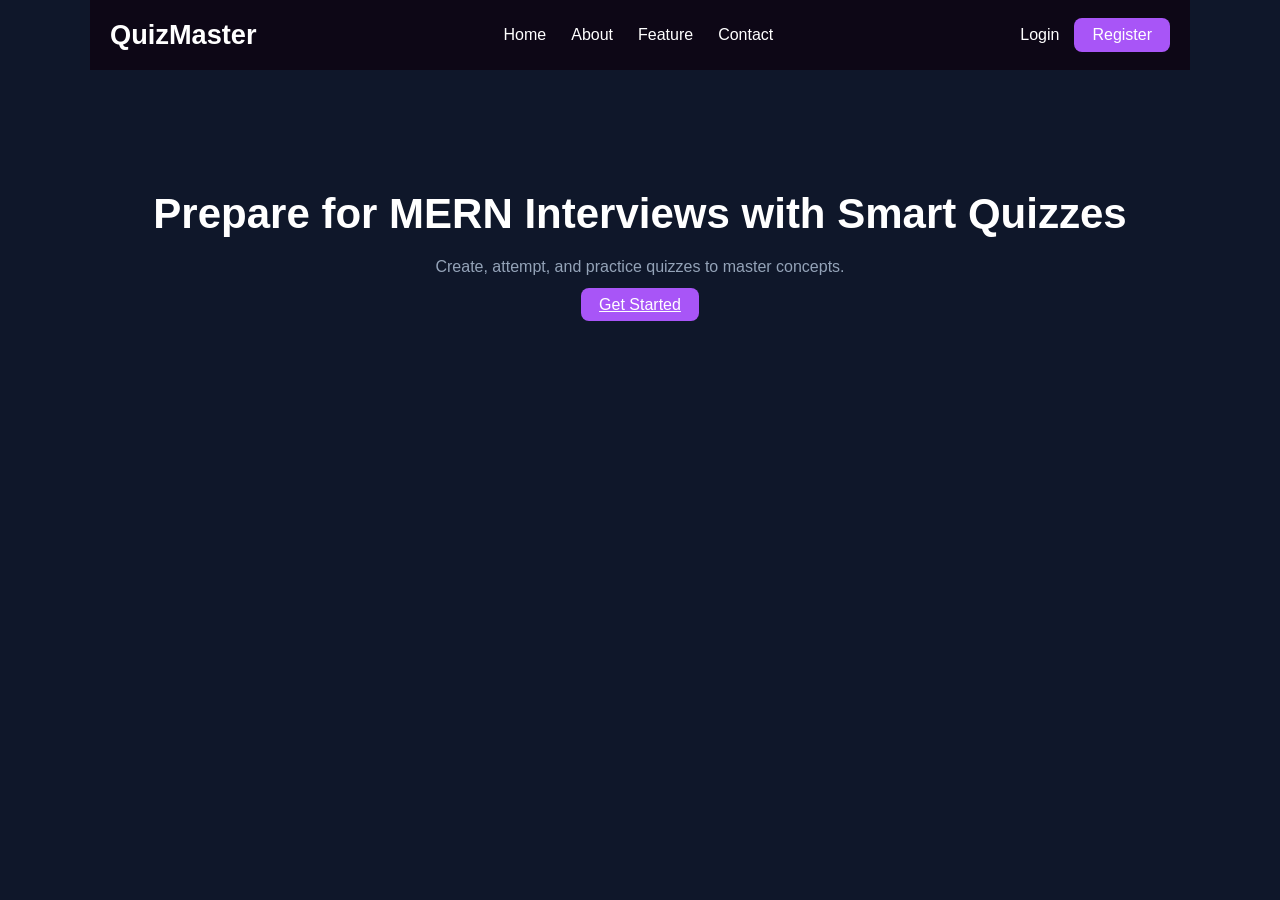
==== index.html @ c1d1ba7f "first commit" ====
<!doctype html>
<html>
  <head>
    <title>Quiz Platform</title>
    <link rel="stylesheet" href="css/global.css" />
    <link rel="stylesheet" href="css/landing.css" />
  </head>
  <body>
    <nav class="navbar container">
      <h2>QuizMaster</h2>
      <ul>
        <li>Home</li>
        <li>About</li>
        <li>Feature</li>
        <li>Contact</li>
      </ul>
      <div>
        <a href="login.html">Login</a>
        <a href="register.html" class="btn">Register</a>
      </div>
    </nav>

    <section class="hero container">
      <h1>Prepare for MERN Interviews with Smart Quizzes</h1>
      <p>Create, attempt, and practice quizzes to master concepts.</p>
      <a href="register.html" class="btn">Get Started</a>
    </section>
  </body>
</html>
---- css/global.css ----
* {
  margin: 0;
  padding: 0;
  box-sizing: border-box;
  font-family: Inter, sans-serif;
}

body {
  background: #0f172a;
  color: white;
}

/* Reusable */
.container {
  max-width: 1200px;
  margin: auto;
  padding: 20px;
}

.btn {
  background: #7c3aed;
  padding: 12px 18px;
  border-radius: 8px;
  border: none;
  color: white;
  cursor: pointer;
}

.input {
  width: 100%;
  padding: 12px;
  border-radius: 8px;
  border: 1px solid #334155;
  background: #020617;
  color: white;
}
---- css/landing.css ----
/* ===== RESET ===== */
* {
  margin: 0;
  padding: 0;
  box-sizing: border-box;
  font-family: sans-serif;
}

/* ===== CONTAINER ===== */
.container {
  max-width: 1100px;
  margin: auto;
  padding: 0 20px;
}

/* ===== NAVBAR ===== */
.navbar {
  height: 70px;
  display: flex;
  align-items: center;
  justify-content: space-between;
  background: #0d0716;
  color: white;
  position: sticky;
  top: 0;
  z-index: 1000;
}

/* ===== LOGO ===== */
.navbar h2 {
  font-size: 1.7rem;
  font-weight: 700;
}

/* ===== MENU ===== */
.navbar ul {
  display: flex;
  list-style: none;
  gap: 25px;
}

.navbar ul li {
  cursor: pointer;
  transition: 0.3s;
  font-weight: 500;
}

.navbar ul li:hover {
  color: #a855f7;
}

/* ===== AUTH BUTTONS ===== */
.navbar div {
  display: flex;
  align-items: center;
  gap: 15px;
}

.navbar a {
  text-decoration: none;
  color: white;
  transition: 0.3s;
}

.navbar a:hover {
  color: #a855f7;
}

/* ===== REGISTER BUTTON ===== */
.btn {
  background: #a855f7;
  padding: 8px 18px;
  border-radius: 8px;
}

.btn:hover {
  background: #9333ea;
  color: white;
}

/* ===== RESPONSIVE ===== */
@media (max-width: 768px) {
  .navbar {
    /* flex wrap need to learn */
    flex-wrap: wrap;
    height: auto;
    padding: 15px 0;
    gap: 10px;
  }

  .navbar ul {
    /* Order topic */
    order: 3;
    width: 100%;
    justify-content: center;
    flex-wrap: wrap;
    gap: 15px;
  }

  .navbar div {
    order: 2;
  }
}

/* ===== MOBILE STACK ===== */
@media (max-width: 480px) {
  .navbar {
    flex-direction: column;
  }

  .navbar ul {
    flex-direction: column;
    align-items: center;
  }

  .navbar div {
    justify-content: center;
  }
}

.hero {
  text-align: center;
  margin-top: 120px;
}

.hero h1 {
  font-size: 42px;
  margin-bottom: 20px;
}

.hero p {
  color: #94a3b8;
  margin-bottom: 20px;
}
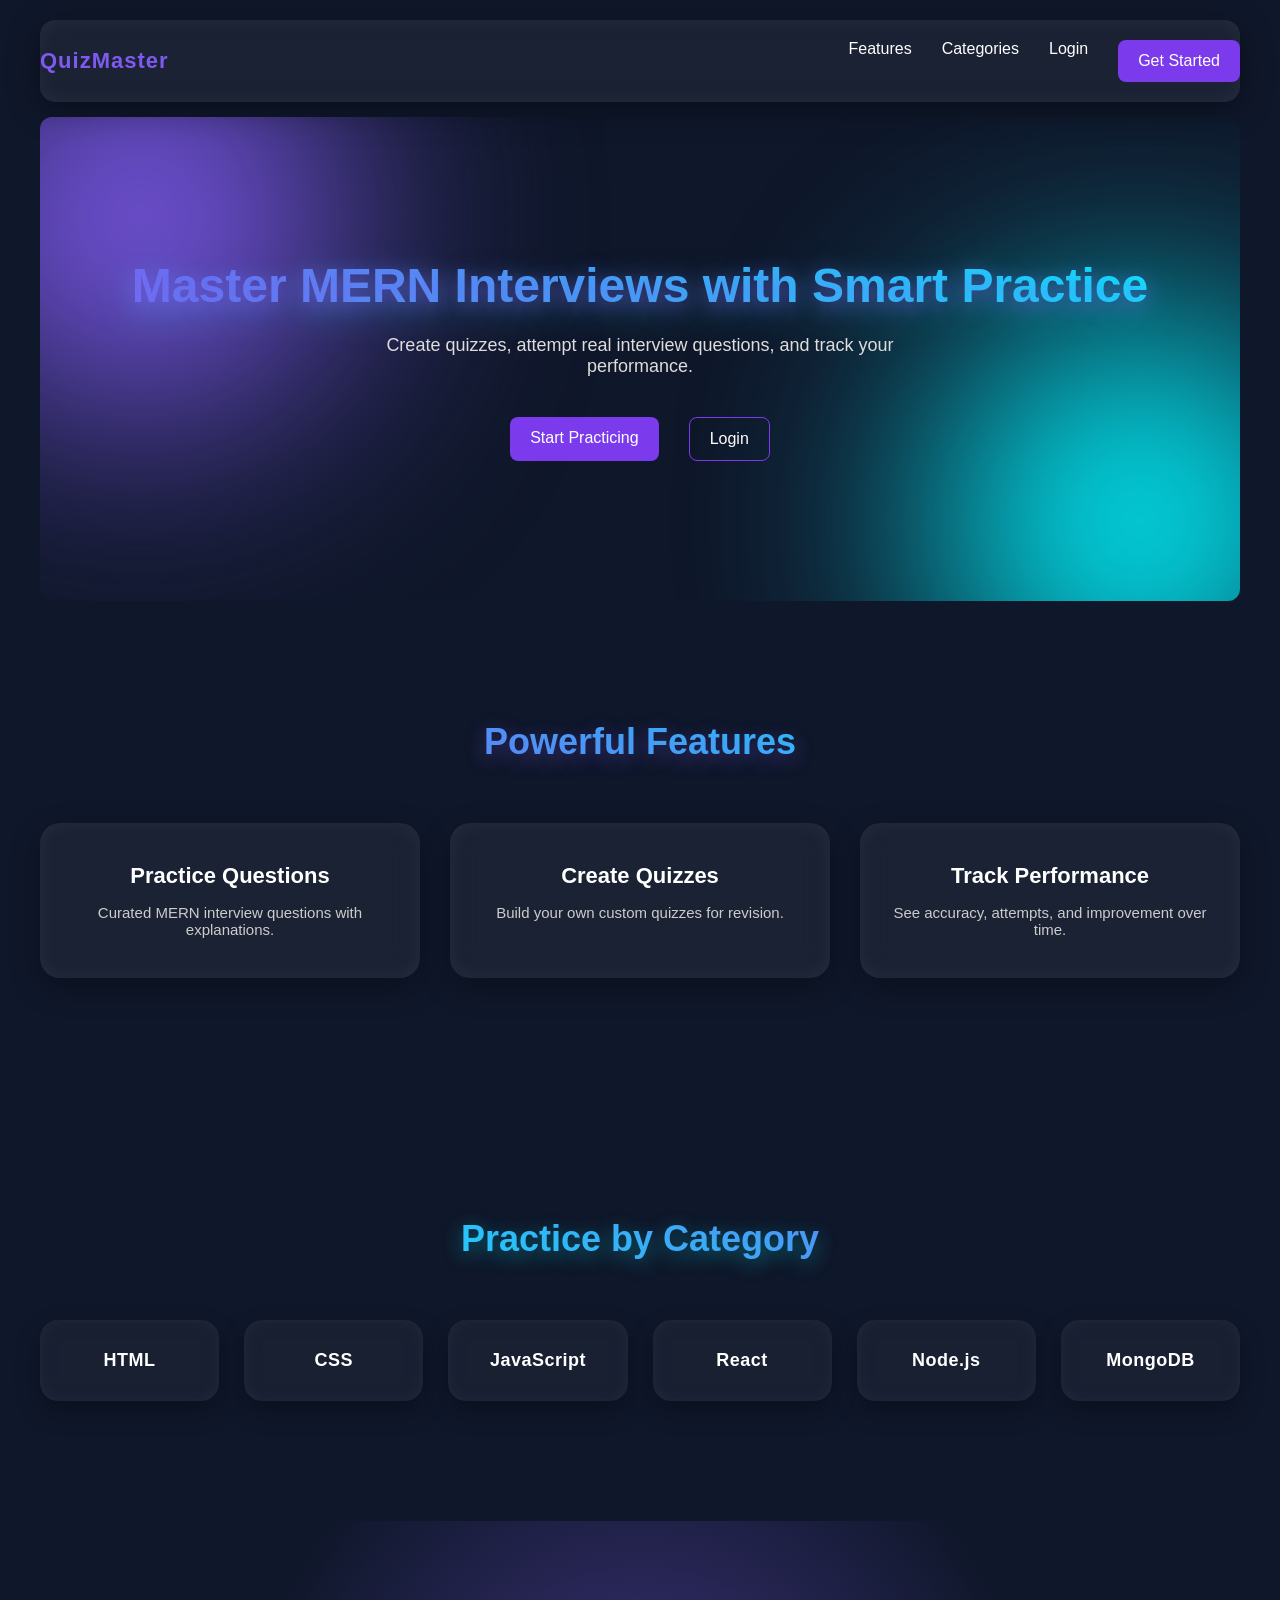
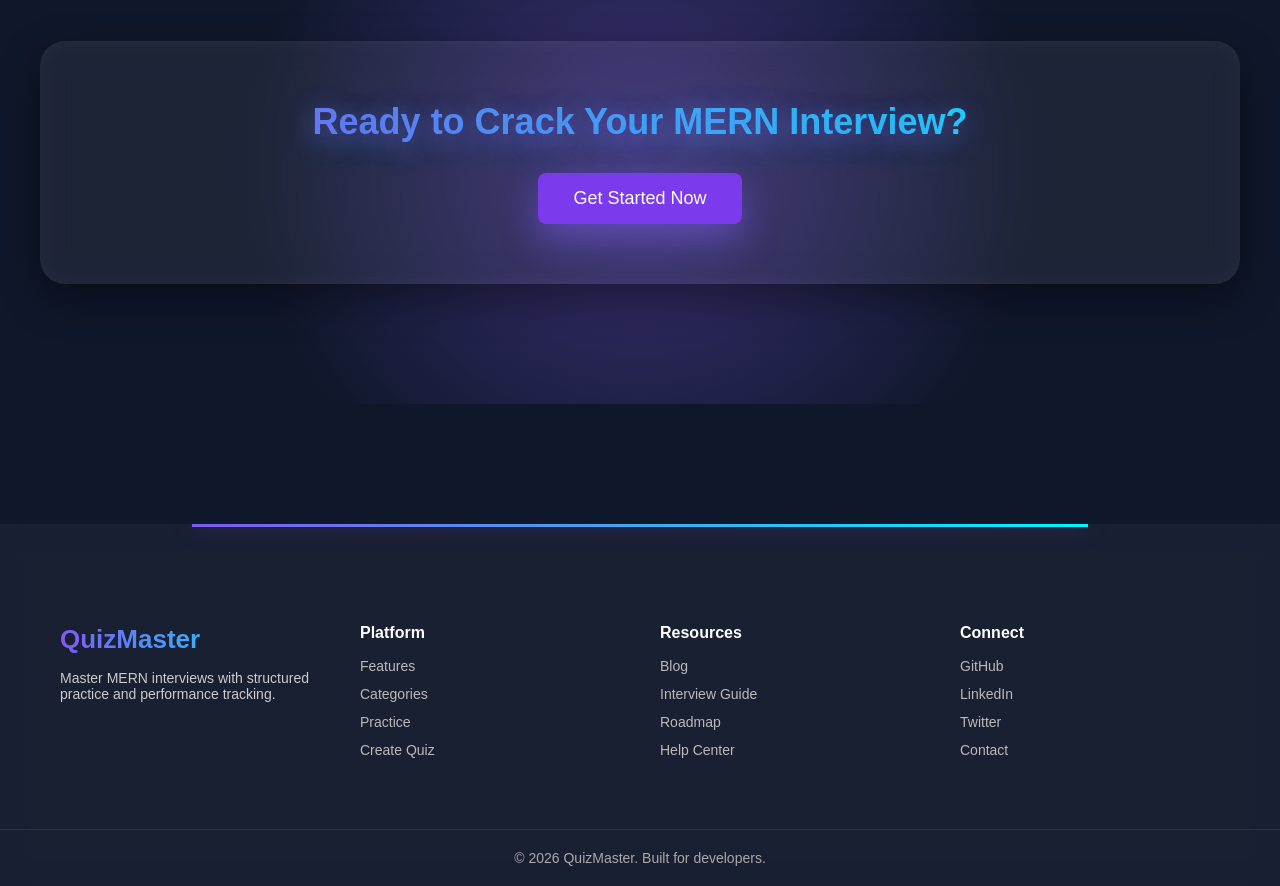
==== commit 5ce6da15: "adding landing page css and section" ====
--- a/index.html
+++ b/index.html
@@ -1,29 +1,146 @@
 <!doctype html>
-<html>
+<html lang="en">
   <head>
-    <title>Quiz Platform</title>
+    <meta charset="UTF-8" />
+    <title>MERN Quiz Platform</title>
+    <meta name="viewport" content="width=device-width, initial-scale=1.0" />
     <link rel="stylesheet" href="css/global.css" />
     <link rel="stylesheet" href="css/landing.css" />
   </head>
   <body>
+    <!-- ================= NAVBAR ================= -->
     <nav class="navbar container">
-      <h2>QuizMaster</h2>
-      <ul>
-        <li>Home</li>
-        <li>About</li>
-        <li>Feature</li>
-        <li>Contact</li>
+      <div class="logo">QuizMaster</div>
+
+      <!-- Hamburger -->
+      <div class="menu-toggle" id="menu-toggle">
+        <span></span>
+        <span></span>
+        <span></span>
+      </div>
+
+      <ul class="nav-links" id="nav-links">
+        <li><a href="#">Features</a></li>
+        <li><a href="#">Categories</a></li>
+        <li><a href="#">Login</a></li>
+        <li><a href="#" class="btn">Get Started</a></li>
       </ul>
-      <div>
-        <a href="login.html">Login</a>
-        <a href="register.html" class="btn">Register</a>
-      </div>
     </nav>
 
+    <!-- ================= HERO ================= -->
     <section class="hero container">
-      <h1>Prepare for MERN Interviews with Smart Quizzes</h1>
-      <p>Create, attempt, and practice quizzes to master concepts.</p>
-      <a href="register.html" class="btn">Get Started</a>
+      <div class="hero-content">
+        <h1>Master MERN Interviews with Smart Practice</h1>
+        <p>
+          Create quizzes, attempt real interview questions, and track your
+          performance.
+        </p>
+        <div class="hero-buttons">
+          <a href="#" class="btn">Start Practicing</a>
+          <a href="#" class="secondary-btn">Login</a>
+        </div>
+      </div>
     </section>
+
+    <!-- ================= FEATURES ================= -->
+    <section class="features container">
+      <h2>Powerful Features</h2>
+
+      <div class="features-grid">
+        <div class="feature-card">
+          <h3>Practice Questions</h3>
+          <p>Curated MERN interview questions with explanations.</p>
+        </div>
+
+        <div class="feature-card">
+          <h3>Create Quizzes</h3>
+          <p>Build your own custom quizzes for revision.</p>
+        </div>
+
+        <div class="feature-card">
+          <h3>Track Performance</h3>
+          <p>See accuracy, attempts, and improvement over time.</p>
+        </div>
+      </div>
+    </section>
+
+    <!-- ================= CATEGORIES ================= -->
+    <section class="categories container">
+      <h2>Practice by Category</h2>
+
+      <div class="category-grid">
+        <div class="category-card">HTML</div>
+        <div class="category-card">CSS</div>
+        <div class="category-card">JavaScript</div>
+        <div class="category-card">React</div>
+        <div class="category-card">Node.js</div>
+        <div class="category-card">MongoDB</div>
+      </div>
+    </section>
+
+    <!-- ================= CTA ================= -->
+    <section class="cta">
+      <div class="container">
+        <h2>Ready to Crack Your MERN Interview?</h2>
+        <a href="#" class="btn">Get Started Now</a>
+      </div>
+    </section>
+
+    <!-- ================= FOOTER ================= -->
+    <!-- ================= FOOTER ================= -->
+    <footer class="footer">
+      <div class="container footer-grid">
+        <div class="footer-brand">
+          <h2>QuizMaster</h2>
+          <p>
+            Master MERN interviews with structured practice and performance
+            tracking.
+          </p>
+        </div>
+
+        <div class="footer-links">
+          <h4>Platform</h4>
+          <ul>
+            <li><a href="#">Features</a></li>
+            <li><a href="#">Categories</a></li>
+            <li><a href="#">Practice</a></li>
+            <li><a href="#">Create Quiz</a></li>
+          </ul>
+        </div>
+
+        <div class="footer-links">
+          <h4>Resources</h4>
+          <ul>
+            <li><a href="#">Blog</a></li>
+            <li><a href="#">Interview Guide</a></li>
+            <li><a href="#">Roadmap</a></li>
+            <li><a href="#">Help Center</a></li>
+          </ul>
+        </div>
+
+        <div class="footer-links">
+          <h4>Connect</h4>
+          <ul>
+            <li><a href="#">GitHub</a></li>
+            <li><a href="#">LinkedIn</a></li>
+            <li><a href="#">Twitter</a></li>
+            <li><a href="#">Contact</a></li>
+          </ul>
+        </div>
+      </div>
+
+      <div class="footer-bottom">
+        <p>© 2026 QuizMaster. Built for developers.</p>
+      </div>
+    </footer>
+
+    <script>
+      const toggle = document.getElementById("menu-toggle");
+      const navLinks = document.getElementById("nav-links");
+
+      toggle.addEventListener("click", () => {
+        navLinks.classList.toggle("active");
+      });
+    </script>
   </body>
 </html>
--- a/css/global.css
+++ b/css/global.css
@@ -1,3 +1,4 @@
+/* Reset */
 * {
   margin: 0;
   padding: 0;
@@ -10,27 +11,42 @@
   color: white;
 }
 
-/* Reusable */
+/* Container */
 .container {
   max-width: 1200px;
   margin: auto;
   padding: 20px;
 }
 
+/* Buttons */
 .btn {
   background: #7c3aed;
-  padding: 12px 18px;
+  color: white;
+  padding: 12px 20px;
   border-radius: 8px;
-  border: none;
-  color: white;
-  cursor: pointer;
+  text-decoration: none;
+  display: inline-block;
 }
 
-.input {
-  width: 100%;
-  padding: 12px;
+.btn:hover {
+  opacity: 0.9;
+}
+
+.secondary-btn {
+  border: 1px solid #7c3aed;
+  padding: 12px 20px;
   border-radius: 8px;
-  border: 1px solid #334155;
-  background: #020617;
+  text-decoration: none;
   color: white;
+  margin-left: 10px;
 }
+
+h1,
+h2,
+h3 {
+  margin-bottom: 15px;
+}
+
+section {
+  padding: 80px 0;
+}
--- a/css/landing.css
+++ b/css/landing.css
@@ -1,134 +1,493 @@
-/* ===== RESET ===== */
-* {
-  margin: 0;
-  padding: 0;
-  box-sizing: border-box;
-  font-family: sans-serif;
-}
-
-/* ===== CONTAINER ===== */
-.container {
-  max-width: 1100px;
-  margin: auto;
-  padding: 0 20px;
-}
-
-/* ===== NAVBAR ===== */
+/* ================= NAVBAR ================= */
 .navbar {
-  height: 70px;
   display: flex;
+  justify-content: space-between;
   align-items: center;
-  justify-content: space-between;
-  background: #0d0716;
-  color: white;
-  position: sticky;
-  top: 0;
-  z-index: 1000;
-}
-
-/* ===== LOGO ===== */
-.navbar h2 {
-  font-size: 1.7rem;
+  padding: 20px 0;
+
+  /* Glass effect */
+  background: rgba(255, 255, 255, 0.05);
+  backdrop-filter: blur(12px);
+  border-radius: 15px;
+  margin-top: 20px;
+
+  box-shadow:
+    0 8px 32px rgba(0, 0, 0, 0.37),
+    inset 0 0 20px rgba(255, 255, 255, 0.05);
+}
+
+.logo {
+  font-size: 22px;
   font-weight: 700;
-}
-
-/* ===== MENU ===== */
-.navbar ul {
+  letter-spacing: 1px;
+  color: #7f5af0;
+}
+
+.nav-links {
+  list-style: none;
   display: flex;
-  list-style: none;
-  gap: 25px;
-}
-
-.navbar ul li {
-  cursor: pointer;
-  transition: 0.3s;
-  font-weight: 500;
-}
-
-.navbar ul li:hover {
-  color: #a855f7;
-}
-
-/* ===== AUTH BUTTONS ===== */
-.navbar div {
-  display: flex;
-  align-items: center;
-  gap: 15px;
-}
-
-.navbar a {
+  gap: 30px;
+}
+
+.nav-links a {
   text-decoration: none;
   color: white;
-  transition: 0.3s;
-}
-
-.navbar a:hover {
-  color: #a855f7;
-}
-
-/* ===== REGISTER BUTTON ===== */
-.btn {
-  background: #a855f7;
-  padding: 8px 18px;
-  border-radius: 8px;
-}
-
-.btn:hover {
-  background: #9333ea;
-  color: white;
-}
-
-/* ===== RESPONSIVE ===== */
+  font-weight: 500;
+  transition: 0.3s ease;
+  position: relative;
+}
+
+.nav-links a:hover {
+  color: #7f5af0;
+  transform: translateY(-2px);
+}
+
+/* Animated underline */
+.nav-links a::after {
+  content: "";
+  position: absolute;
+  width: 0%;
+  height: 2px;
+  bottom: -5px;
+  left: 0;
+  background: #7f5af0;
+  transition: 0.3s ease;
+}
+
+.nav-links a:hover::after {
+  width: 100%;
+}
+
+/* ================= HAMBURGER ================= */
+.menu-toggle {
+  display: none;
+  flex-direction: column;
+  cursor: pointer;
+  gap: 5px;
+}
+
+.menu-toggle span {
+  width: 25px;
+  height: 3px;
+  background: white;
+  border-radius: 3px;
+  transition: 0.3s ease;
+}
+
+/* ================= MOBILE ================= */
 @media (max-width: 768px) {
-  .navbar {
-    /* flex wrap need to learn */
-    flex-wrap: wrap;
-    height: auto;
-    padding: 15px 0;
-    gap: 10px;
-  }
-
-  .navbar ul {
-    /* Order topic */
-    order: 3;
+  .menu-toggle {
+    display: flex;
+  }
+
+  .nav-links {
+    position: absolute;
+    top: 90px;
+    left: 0;
     width: 100%;
-    justify-content: center;
-    flex-wrap: wrap;
-    gap: 15px;
-  }
-
-  .navbar div {
-    order: 2;
-  }
-}
-
-/* ===== MOBILE STACK ===== */
-@media (max-width: 480px) {
-  .navbar {
-    flex-direction: column;
-  }
-
-  .navbar ul {
     flex-direction: column;
     align-items: center;
-  }
-
-  .navbar div {
-    justify-content: center;
-  }
-}
-
+    gap: 25px;
+    padding: 30px 0;
+
+    background: rgba(255, 255, 255, 0.08);
+    backdrop-filter: blur(15px);
+
+    border-radius: 20px;
+    transform: translateY(-200%);
+    transition: 0.4s ease;
+  }
+
+  .nav-links.active {
+    transform: translateY(0);
+  }
+}
+
+/* ================= HERO ================= */
 .hero {
+  position: relative;
+  padding: 140px 0;
   text-align: center;
+  overflow: hidden;
+  border-radius: 12px;
+  margin-top: 15px;
+}
+
+/* Floating background shapes */
+.hero::before,
+.hero::after {
+  content: "";
+  position: absolute;
+  width: 400px;
+  height: 400px;
+  border-radius: 50%;
+  filter: blur(120px);
+  z-index: -1;
+  animation: float 8s ease-in-out infinite;
+}
+
+.hero::before {
+  background: #7f5af0;
+  top: -100px;
+  left: -100px;
+}
+
+.hero::after {
+  background: #00f5ff;
+  bottom: -120px;
+  right: -100px;
+  animation-delay: 4s;
+}
+
+/* Floating animation */
+@keyframes float {
+  0% {
+    transform: translateY(0px);
+  }
+  50% {
+    transform: translateY(30px);
+  }
+  100% {
+    transform: translateY(0px);
+  }
+}
+
+.hero-content h1 {
+  font-size: 48px;
+  font-weight: 800;
+  line-height: 1.2;
+  margin-bottom: 20px;
+
+  /* 3D text effect */
+  background: linear-gradient(90deg, #7f5af0, #00f5ff);
+  -webkit-background-clip: text;
+  -webkit-text-fill-color: transparent;
+
+  text-shadow:
+    0 5px 20px rgba(127, 90, 240, 0.6),
+    0 10px 40px rgba(0, 245, 255, 0.4);
+}
+
+.hero-content p {
+  font-size: 18px;
+  color: #dddddd;
+  max-width: 600px;
+  margin: 0 auto 40px;
+}
+
+/* Buttons */
+.hero-buttons {
+  display: flex;
+  justify-content: center;
+  gap: 20px;
+  flex-wrap: wrap;
+}
+
+/* ================= FEATURES ================= */
+.features {
+  padding: 120px 0;
+  text-align: center;
+}
+
+.features h2 {
+  font-size: 36px;
+  margin-bottom: 60px;
+
+  background: linear-gradient(90deg, #7f5af0, #00f5ff);
+  -webkit-background-clip: text;
+  -webkit-text-fill-color: transparent;
+
+  text-shadow: 0 5px 20px rgba(127, 90, 240, 0.4);
+}
+
+/* Grid Layout */
+.features-grid {
+  display: grid;
+  grid-template-columns: repeat(auto-fit, minmax(260px, 1fr));
+  gap: 30px;
+}
+
+/* 3D Glass Cards */
+.feature-card {
+  padding: 40px 25px;
+  border-radius: 20px;
+  background: rgba(255, 255, 255, 0.05);
+  backdrop-filter: blur(15px);
+
+  box-shadow:
+    0 10px 30px rgba(0, 0, 0, 0.3),
+    inset 0 0 20px rgba(255, 255, 255, 0.05);
+
+  transition: all 0.4s ease;
+  position: relative;
+  overflow: hidden;
+}
+
+/* Neon border glow effect */
+.feature-card::before {
+  content: "";
+  position: absolute;
+  inset: 0;
+  border-radius: 20px;
+  padding: 2px;
+  background: linear-gradient(135deg, #7f5af0, #00f5ff);
+  -webkit-mask:
+    linear-gradient(#000 0 0) content-box,
+    linear-gradient(#000 0 0);
+  -webkit-mask-composite: xor;
+  mask-composite: exclude;
+  opacity: 0;
+  transition: 0.4s ease;
+}
+
+.feature-card:hover::before {
+  opacity: 1;
+}
+
+.feature-card:hover {
+  transform: translateY(-12px) scale(1.03);
+  box-shadow:
+    0 20px 40px rgba(0, 0, 0, 0.5),
+    0 0 40px rgba(127, 90, 240, 0.4);
+}
+
+.feature-card h3 {
+  margin-bottom: 15px;
+  font-size: 22px;
+  color: #ffffff;
+}
+
+.feature-card p {
+  color: #cccccc;
+  font-size: 15px;
+}
+
+/* ================= CATEGORIES ================= */
+.categories {
+  padding: 120px 0;
+  text-align: center;
+}
+
+.categories h2 {
+  font-size: 36px;
+  margin-bottom: 60px;
+
+  background: linear-gradient(90deg, #00f5ff, #7f5af0);
+  -webkit-background-clip: text;
+  -webkit-text-fill-color: transparent;
+
+  text-shadow: 0 5px 20px rgba(0, 245, 255, 0.4);
+}
+
+/* Grid */
+.category-grid {
+  display: grid;
+  grid-template-columns: repeat(auto-fit, minmax(160px, 1fr));
+  gap: 25px;
+}
+
+/* Card Style */
+.category-card {
+  padding: 30px 20px;
+  border-radius: 18px;
+  font-weight: 600;
+  font-size: 18px;
+  letter-spacing: 0.5px;
+
+  background: rgba(255, 255, 255, 0.04);
+  backdrop-filter: blur(10px);
+
+  box-shadow:
+    0 10px 25px rgba(0, 0, 0, 0.3),
+    inset 0 0 15px rgba(255, 255, 255, 0.05);
+
+  transition: all 0.4s ease;
+  cursor: pointer;
+  position: relative;
+  overflow: hidden;
+}
+
+/* Neon Glow Border */
+.category-card::before {
+  content: "";
+  position: absolute;
+  inset: 0;
+  border-radius: 18px;
+  padding: 2px;
+  background: linear-gradient(135deg, #00f5ff, #7f5af0);
+  -webkit-mask:
+    linear-gradient(#000 0 0) content-box,
+    linear-gradient(#000 0 0);
+  -webkit-mask-composite: xor;
+  mask-composite: exclude;
+  opacity: 0;
+  transition: 0.4s ease;
+}
+
+/* Hover Effects */
+.category-card:hover {
+  transform: translateY(-10px) scale(1.05);
+  box-shadow:
+    0 20px 40px rgba(0, 0, 0, 0.5),
+    0 0 30px rgba(0, 245, 255, 0.5);
+}
+
+.category-card:hover::before {
+  opacity: 1;
+}
+
+/* ================= CTA ================= */
+.cta {
+  position: relative;
+  padding: 120px 0;
+  text-align: center;
+  overflow: hidden;
+}
+
+/* Animated glowing beam */
+.cta::before {
+  content: "";
+  position: absolute;
+  width: 800px;
+  height: 800px;
+  background: radial-gradient(
+    circle,
+    rgba(127, 90, 240, 0.4) 0%,
+    transparent 70%
+  );
+  top: 50%;
+  left: 50%;
+  transform: translate(-50%, -50%);
+  animation: pulse 6s infinite ease-in-out;
+  z-index: -1;
+}
+
+@keyframes pulse {
+  0% {
+    transform: translate(-50%, -50%) scale(1);
+  }
+  50% {
+    transform: translate(-50%, -50%) scale(1.2);
+  }
+  100% {
+    transform: translate(-50%, -50%) scale(1);
+  }
+}
+
+/* Glass container inside CTA */
+.cta .container {
+  padding: 60px 40px;
+  border-radius: 25px;
+  background: rgba(255, 255, 255, 0.06);
+  backdrop-filter: blur(15px);
+
+  box-shadow:
+    0 15px 40px rgba(0, 0, 0, 0.4),
+    inset 0 0 20px rgba(255, 255, 255, 0.05);
+}
+
+.cta h2 {
+  font-size: 36px;
+  margin-bottom: 30px;
+
+  background: linear-gradient(90deg, #7f5af0, #00f5ff);
+  -webkit-background-clip: text;
+  -webkit-text-fill-color: transparent;
+
+  text-shadow:
+    0 5px 25px rgba(127, 90, 240, 0.5),
+    0 10px 40px rgba(0, 245, 255, 0.3);
+}
+
+/* Make CTA button bigger */
+.cta .btn {
+  padding: 15px 35px;
+  font-size: 18px;
+  box-shadow: 0 15px 35px rgba(127, 90, 240, 0.5);
+}
+
+.cta .btn:hover {
+  transform: translateY(-6px) scale(1.05);
+}
+
+/* ================= FOOTER ================= */
+.footer {
+  position: relative;
   margin-top: 120px;
-}
-
-.hero h1 {
-  font-size: 42px;
-  margin-bottom: 20px;
-}
-
-.hero p {
-  color: #94a3b8;
-  margin-bottom: 20px;
-}
+  padding-top: 80px;
+  background: rgba(255, 255, 255, 0.04);
+  backdrop-filter: blur(15px);
+  overflow: hidden;
+}
+
+/* Top glowing border */
+.footer::before {
+  content: "";
+  position: absolute;
+  top: 0;
+  left: 50%;
+  transform: translateX(-50%);
+  width: 70%;
+  height: 3px;
+  background: linear-gradient(90deg, #7f5af0, #00f5ff);
+  box-shadow: 0 0 20px rgba(127, 90, 240, 0.6);
+}
+
+/* Grid layout */
+.footer-grid {
+  display: grid;
+  grid-template-columns: repeat(auto-fit, minmax(220px, 1fr));
+  gap: 40px;
+  padding-bottom: 60px;
+}
+
+/* Brand section */
+.footer-brand h2 {
+  font-size: 26px;
+  margin-bottom: 15px;
+  background: linear-gradient(90deg, #7f5af0, #00f5ff);
+  -webkit-background-clip: text;
+  -webkit-text-fill-color: transparent;
+}
+
+.footer-brand p {
+  color: #cccccc;
+  font-size: 14px;
+  max-width: 280px;
+}
+
+/* Links */
+.footer-links h4 {
+  margin-bottom: 15px;
+  font-size: 16px;
+  color: white;
+}
+
+.footer-links ul {
+  list-style: none;
+}
+
+.footer-links li {
+  margin-bottom: 10px;
+}
+
+.footer-links a {
+  text-decoration: none;
+  color: #bbbbbb;
+  font-size: 14px;
+  transition: 0.3s ease;
+}
+
+.footer-links a:hover {
+  color: #00f5ff;
+  transform: translateX(5px);
+}
+
+/* Bottom copyright */
+.footer-bottom {
+  border-top: 1px solid rgba(255, 255, 255, 0.08);
+  padding: 20px 0;
+  text-align: center;
+  font-size: 14px;
+  color: #aaaaaa;
+}
